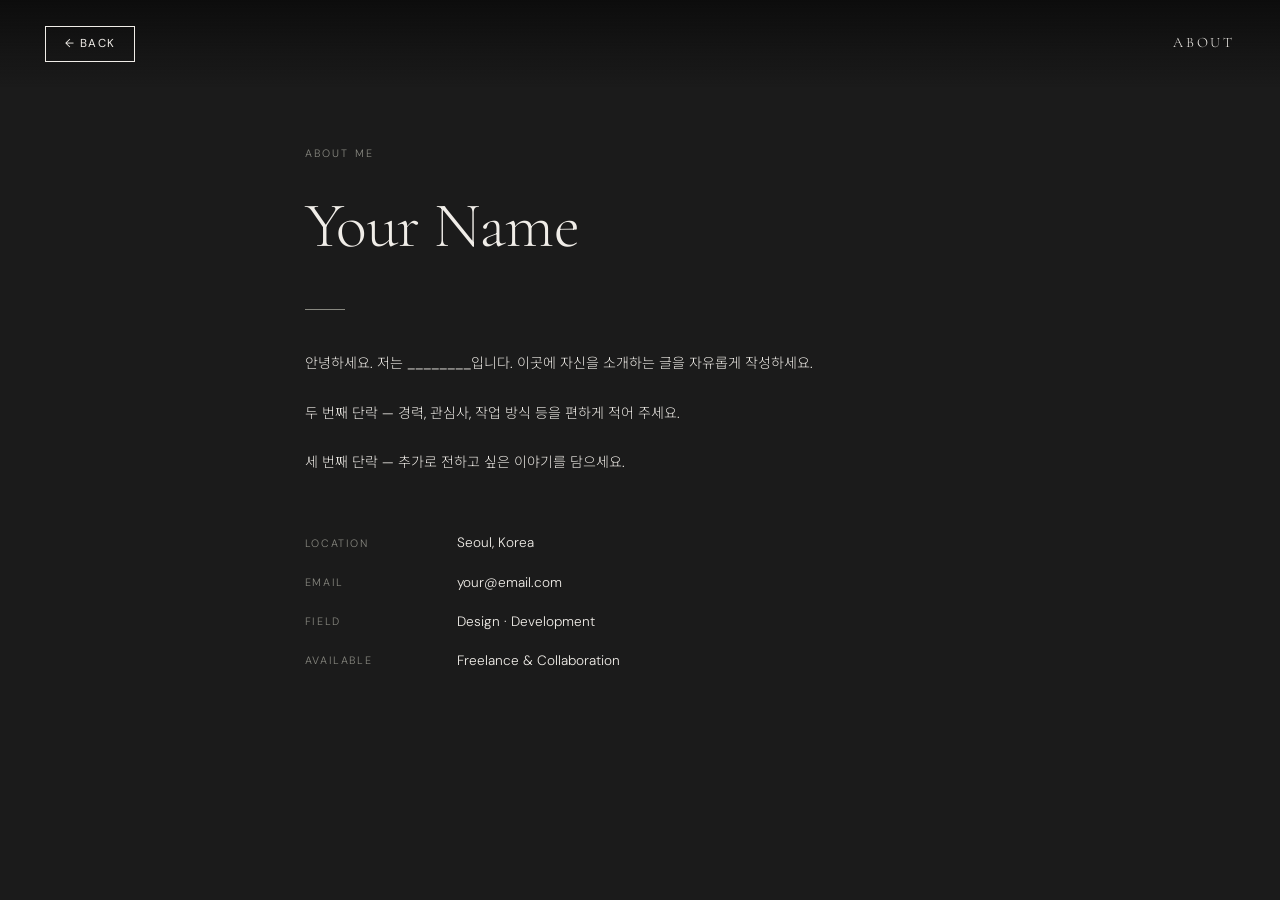
==== about.html @ 0a9ea3a5 "Add files via upload" ====
<!DOCTYPE html>
<html lang="ko">
<head>
  <meta charset="UTF-8">
  <meta name="viewport" content="width=device-width, initial-scale=1.0">
  <title>About — Portfolio</title>
  <link rel="preconnect" href="https://fonts.googleapis.com">
  <link href="https://fonts.googleapis.com/css2?family=Cormorant+Garamond:ital,wght@0,300;0,400;0,600;1,300;1,400&family=DM+Sans:wght@300;400;500&family=Noto+Serif+KR:wght@300;400;600&family=Noto+Sans+KR:wght@300;400&display=swap" rel="stylesheet">
  <link rel="stylesheet" href="css/style.css">
  <link rel="stylesheet" href="css/about.css">
</head>
<body class="about-body">

  <header class="page-header">
    <a href="index.html" class="nav-btn">← Back</a>
    <span class="page-title">About</span>
  </header>

  <main class="about-wrap">

    <p class="about-label">About Me</p>

    <!-- ── 이름 수정 ── -->
    <h1 class="about-name">Your Name</h1>

    <div class="about-divider"></div>

    <!-- ── 소개글 수정 ── -->
    <div class="about-text">
      <p>
        안녕하세요. 저는 ________입니다.
        이곳에 자신을 소개하는 글을 자유롭게 작성하세요.
      </p>
      <p>
        두 번째 단락 — 경력, 관심사, 작업 방식 등을 편하게 적어 주세요.
      </p>
      <p>
        세 번째 단락 — 추가로 전하고 싶은 이야기를 담으세요.
      </p>
    </div>

    <!-- ── 기본 정보 수정 ── -->
    <dl class="about-info">
      <dt class="about-info-key">Location</dt>
      <dd class="about-info-val">Seoul, Korea</dd>

      <dt class="about-info-key">Email</dt>
      <dd class="about-info-val">your@email.com</dd>

      <dt class="about-info-key">Field</dt>
      <dd class="about-info-val">Design · Development</dd>

      <dt class="about-info-key">Available</dt>
      <dd class="about-info-val">Freelance &amp; Collaboration</dd>
    </dl>

  </main>

  <script src="js/transition.js"></script>
</body>
</html>
---- css/style.css ----
/* ─────────────────────────────────────────────
   style.css · 공통 스타일
   ───────────────────────────────────────────── */

@import url('https://fonts.googleapis.com/css2?family=Cormorant+Garamond:ital,wght@0,300;0,400;0,600;1,300;1,400&family=DM+Sans:wght@300;400;500&family=Noto+Serif+KR:wght@300;400;600&family=Noto+Sans+KR:wght@300;400&display=swap');

:root {
  --bg:           #0c0c0c;
  --fg:           #f0ede8;
  --fg-muted:     #888880;
  --border:       #f0ede8;
  --btn-hover-bg: #f0ede8;
  --btn-hover-fg: #0c0c0c;

  --font-display: 'Cormorant Garamond', 'Noto Serif KR', serif;
  --font-body:    'DM Sans', 'Noto Sans KR', sans-serif;

  --ease:       cubic-bezier(0.4, 0, 0.2, 1);
  --transition: 0.3s var(--ease);
}

*, *::before, *::after { box-sizing: border-box; margin: 0; padding: 0; }

html { font-size: 16px; scroll-behavior: smooth; }

body {
  background: #1b1b1b;
  color: var(--fg);
  font-family: var(--font-body);
  font-weight: 300;
  line-height: 1.7;
  -webkit-font-smoothing: antialiased;
  min-height: 100vh;
}

a { color: inherit; text-decoration: none; }
img { display: block; max-width: 100%; }

/* ── 공통 버튼 ── */
.nav-btn {
  display: inline-block;
  padding: 0.45rem 1.2rem;
  border: 1px solid var(--border);
  color: var(--fg);
  background: transparent;
  font-family: var(--font-body);
  font-size: 0.72rem;           /* 기존 0.8rem에서 약 5pt 축소 */
  font-weight: 400;
  letter-spacing: 0.12em;
  text-transform: uppercase;
  cursor: pointer;
  transition: background var(--transition), color var(--transition), border-color var(--transition);
  white-space: nowrap;
}

.nav-btn:hover {
  background: var(--btn-hover-bg);
  color: var(--btn-hover-fg);
  border-color: var(--btn-hover-bg);
}

/* ── 공통 페이지 헤더 ── */
.page-header {
  position: fixed;
  top: 0; left: 0; right: 0;
  z-index: 100;
  display: flex;
  align-items: center;
  justify-content: space-between;
  padding: 1.6rem 2.8rem;
  background: linear-gradient(to bottom, rgba(12,12,12,0.95) 0%, transparent 100%);
  pointer-events: none;
}

.page-header > * { pointer-events: auto; }

.page-title {
  font-family: var(--font-display);
  font-size: 0.9rem;
  font-weight: 300;
  letter-spacing: 0.2em;
  text-transform: uppercase;
}

/* ── 스크롤바 ── */
::-webkit-scrollbar { width: 4px; }
::-webkit-scrollbar-track { background: #1b1b1b; }
::-webkit-scrollbar-thumb { background: #333; border-radius: 2px; }

/* ─────────────────────────────────────────────
   페이지 전환 애니메이션
   ───────────────────────────────────────────── */

/* 진입: 처음엔 투명 — transform 제거로 잘림 방지 */
body.page-enter {
  opacity: 0;
}

/* 진입 활성화: 부드럽게 나타남 (0.45 × 1.3 ≈ 0.585s) */
body.page-enter-active {
  opacity: 1;
  transition: opacity 0.585s cubic-bezier(0.4, 0, 0.2, 1);
}

/* 이탈: 부드럽게 사라짐 (0.35 × 1.3 ≈ 0.455s) */
body.page-leave {
  opacity: 0;
  transition: opacity 0.455s cubic-bezier(0.4, 0, 0.2, 1);
}
---- css/about.css ----
/* ─────────────────────────────────────────────
   about.css · About 페이지 스타일
   ───────────────────────────────────────────── */

.about-body { padding-top: 0; }

.about-wrap {
  max-width: 760px;
  margin: 0 auto;
  padding: 9rem 2.8rem 6rem;
}

.about-label {
  font-family: var(--font-body);
  font-size: 0.67rem;
  letter-spacing: 0.2em;
  text-transform: uppercase;
  color: var(--fg-muted);
  margin-bottom: 1.8rem;
}

.about-name {
  font-family: var(--font-display);
  font-size: clamp(2rem, 5vw, 4rem);
  font-weight: 300;
  line-height: 1.1;
  letter-spacing: -0.01em;
  margin-bottom: 3rem;
}

.about-divider {
  width: 40px;
  height: 1px;
  background: var(--fg-muted);
  margin-bottom: 2.5rem;
}

.about-text {
  font-family: var(--font-body);
  font-size: 0.88rem;
  font-weight: 300;
  line-height: 1.9;
  color: var(--fg);
}

.about-text p { margin-bottom: 1.4rem; }
.about-text p:last-child { margin-bottom: 0; }

.about-info {
  margin-top: 3.5rem;
  display: grid;
  grid-template-columns: 120px 1fr;
  gap: 1rem 2rem;
  font-size: 0.85rem;
}

.about-info-key {
  font-family: var(--font-body);
  font-size: 0.67rem;
  letter-spacing: 0.15em;
  text-transform: uppercase;
  color: var(--fg-muted);
  padding-top: 0.15rem;
}

.about-info-val {
  color: var(--fg);
  font-weight: 300;
}

@media (max-width: 600px) {
  .about-wrap { padding: 7rem 1.6rem 4rem; }
  .about-info { grid-template-columns: 1fr; gap: 0.5rem; }
  .about-info-key { margin-top: 0.8rem; }
}
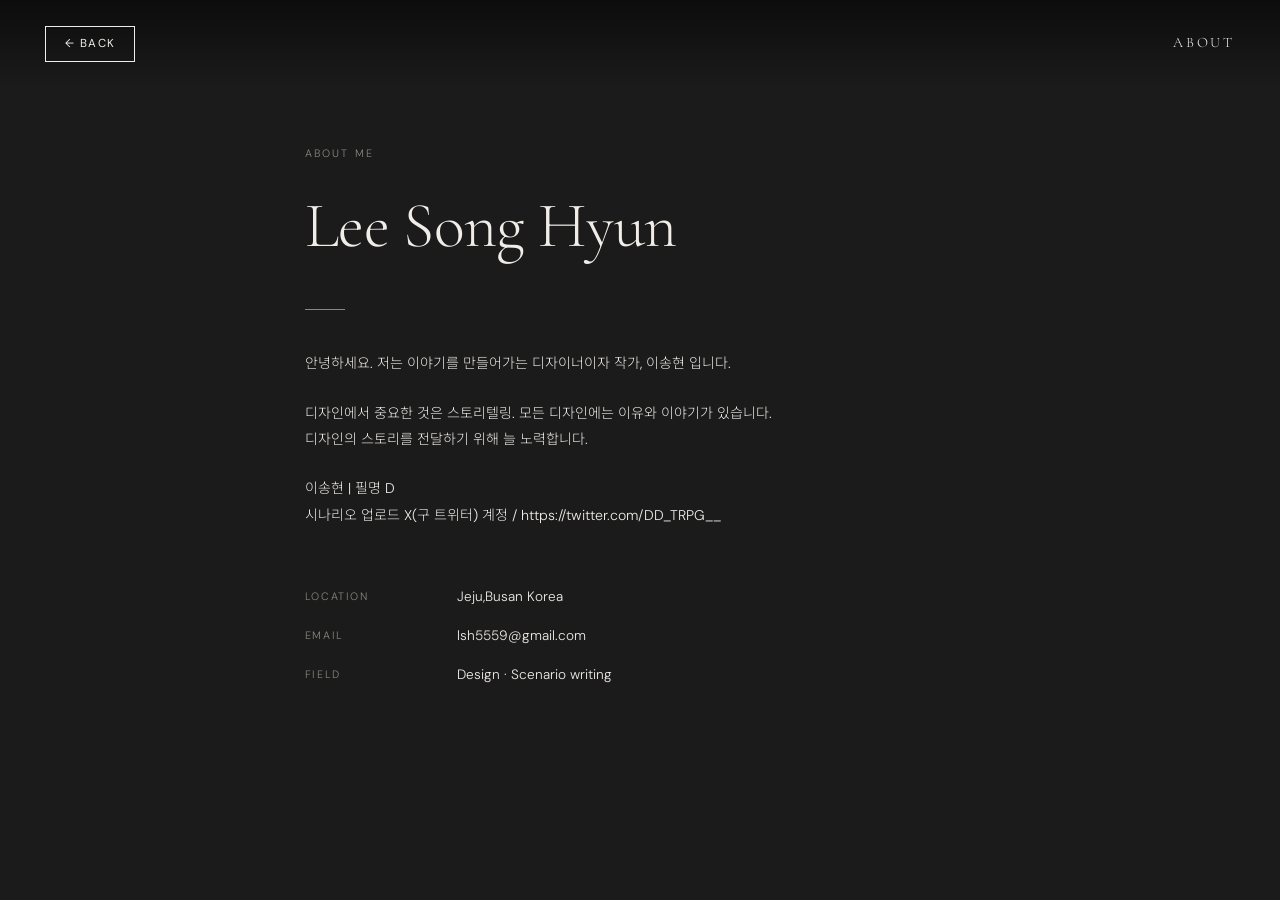
==== commit 1fbf2959: "Add files via upload" ====
--- a/about.html
+++ b/about.html
@@ -12,7 +12,7 @@
 <body class="about-body">
 
   <header class="page-header">
-    <a href="index.html" class="nav-btn">← Back</a>
+    <a href="main.html" class="nav-btn">← Back</a>
     <span class="page-title">About</span>
   </header>
 
@@ -21,37 +21,36 @@
     <p class="about-label">About Me</p>
 
     <!-- ── 이름 수정 ── -->
-    <h1 class="about-name">Your Name</h1>
+    <h1 class="about-name">Lee Song Hyun</h1>
 
     <div class="about-divider"></div>
 
     <!-- ── 소개글 수정 ── -->
     <div class="about-text">
       <p>
-        안녕하세요. 저는 ________입니다.
-        이곳에 자신을 소개하는 글을 자유롭게 작성하세요.
+        안녕하세요. 
+        저는 이야기를 만들어가는 디자이너이자 작가, 이송현 입니다.
       </p>
       <p>
-        두 번째 단락 — 경력, 관심사, 작업 방식 등을 편하게 적어 주세요.
+        디자인에서 중요한 것은 스토리텔링. 모든 디자인에는 이유와 이야기가 있습니다. <br>
+        디자인의 스토리를 전달하기 위해 늘 노력합니다.
       </p>
       <p>
-        세 번째 단락 — 추가로 전하고 싶은 이야기를 담으세요.
+        이송현 | 필명 D <br>
+        시나리오 업로드 X(구 트위터) 계정 / https://twitter.com/DD_TRPG__ 
       </p>
     </div>
 
     <!-- ── 기본 정보 수정 ── -->
     <dl class="about-info">
       <dt class="about-info-key">Location</dt>
-      <dd class="about-info-val">Seoul, Korea</dd>
+      <dd class="about-info-val">Jeju,Busan Korea</dd>
 
       <dt class="about-info-key">Email</dt>
-      <dd class="about-info-val">your@email.com</dd>
+      <dd class="about-info-val">lsh5559@gmail.com</dd>
 
       <dt class="about-info-key">Field</dt>
-      <dd class="about-info-val">Design · Development</dd>
-
-      <dt class="about-info-key">Available</dt>
-      <dd class="about-info-val">Freelance &amp; Collaboration</dd>
+      <dd class="about-info-val">Design · Scenario writing</dd>
     </dl>
 
   </main>
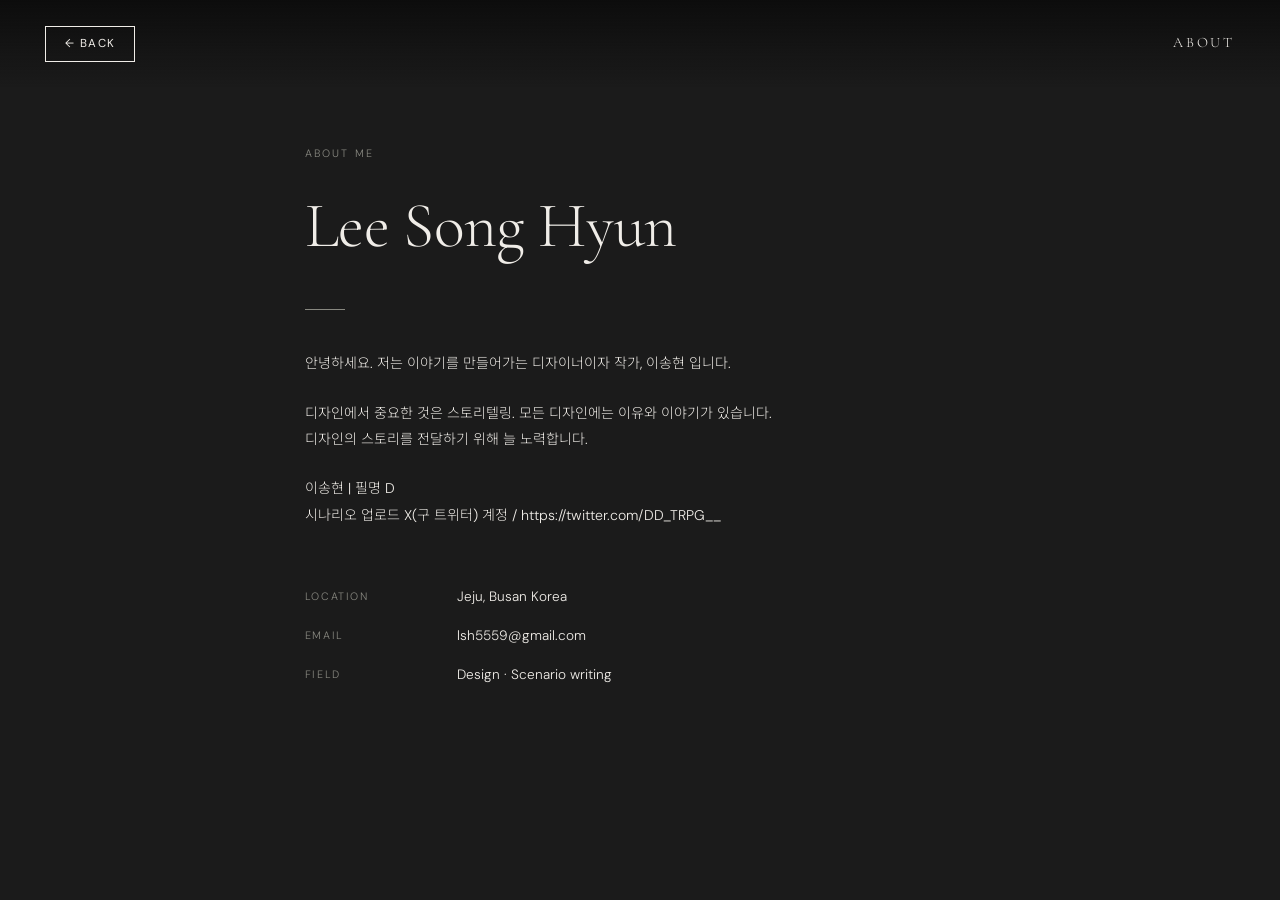
==== commit 854fecc8: "Add files via upload" ====
--- a/about.html
+++ b/about.html
@@ -44,7 +44,7 @@
     <!-- ── 기본 정보 수정 ── -->
     <dl class="about-info">
       <dt class="about-info-key">Location</dt>
-      <dd class="about-info-val">Jeju,Busan Korea</dd>
+      <dd class="about-info-val">Jeju, Busan Korea</dd>
 
       <dt class="about-info-key">Email</dt>
       <dd class="about-info-val">lsh5559@gmail.com</dd>
